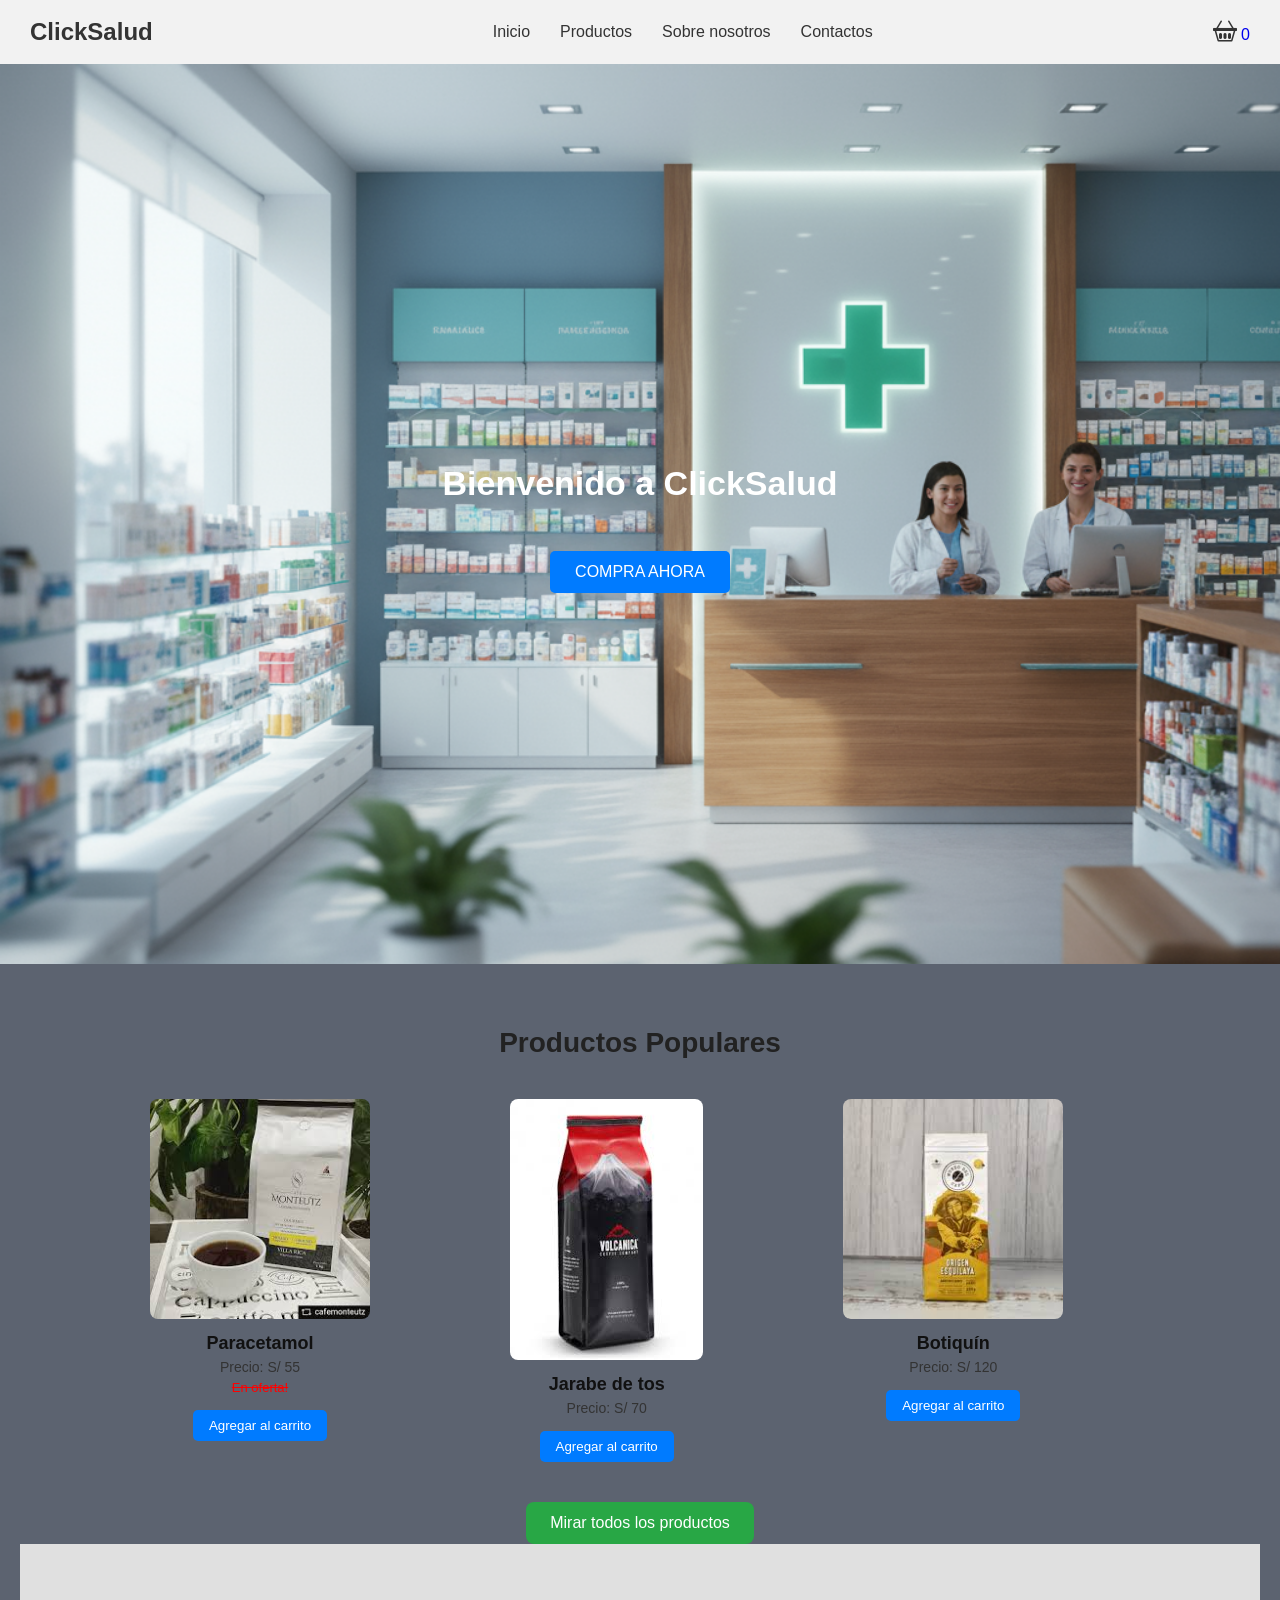
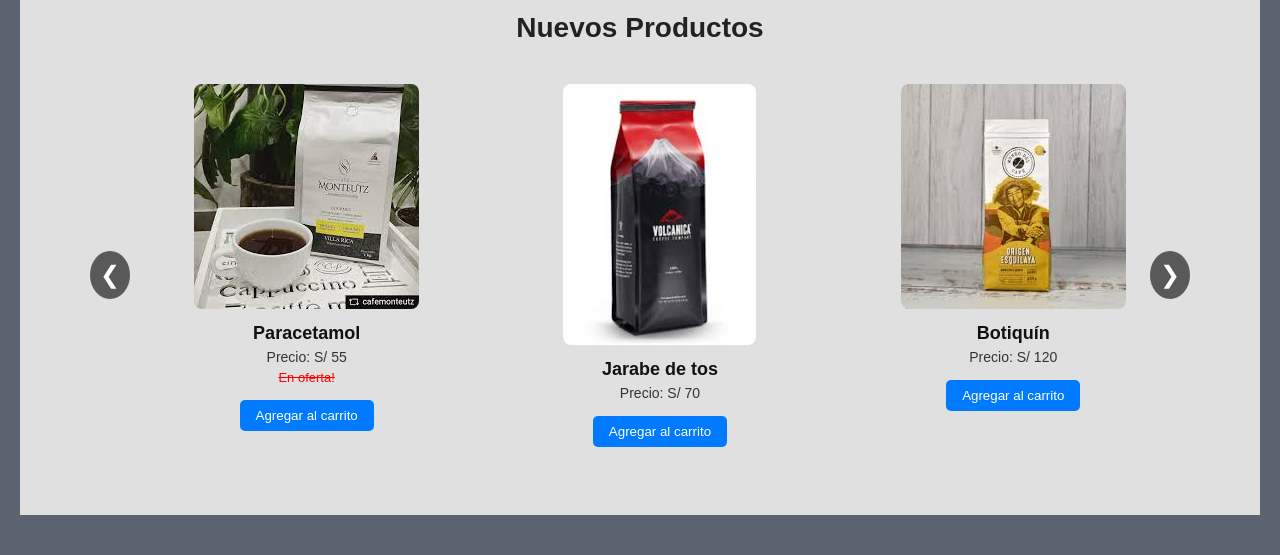
==== Farmacia/index.html @ 2044a0e9 "primer commit" ====
<!DOCTYPE html>
<html lang="es">
<head>
  <meta charset="UTF-8">
  <meta name="viewport" content="width=device-width, initial-scale=1.0">
  <title>Farmacia</title>
  <link rel="icon" type="images/imagen2" href="images/imagen2.png">
  <link rel="stylesheet" href="https://cdn.jsdelivr.net/npm/bootstrap-icons@1.13.1/font/bootstrap-icons.min.css">
  <link rel="stylesheet" href="style.css">
  
</head>
<body>

  <!-- HEADER -->
  <header>
    <a href="index.html"><h1 class="logo">ClickSalud</h1></a>
    <nav class="button_categoria">
       <ul><a href="index.html"><button class="button_1">Inicio</button></a></ul>
       <ul><a href="productos.html"><button class="button_2">Productos</button></a></ul>
       <ul><button class="button_3">Sobre nosotros</button></ul>
       <ul><button class="button_4">Contactos</button></ul>
    
    </nav>

    <nav>
  <a href="carrito.html" class="carrito-link">
    <i class="bi bi-basket2"></i>
    <span id="cart-count">0</span>
  </a>
</nav>
  </header>

  <!-- BACKGROUND -->
  <section id="background">
    <h1 class="texto_inicio">Bienvenido a ClickSalud</h1>
    <button class="botton_shop">COMPRA AHORA</button>
  </section>

  <!-- PRODUCTOS POPULARES -->
 <section id="productos_populares">
  <h1>Productos Populares</h1>
  <div id="lista_productos"></div>
  <div class="ver-todos">
    <button id="btn_ver_todos">Mirar todos los productos</button>
  </div>
  
   <section id="nuevos_productos">
  <h1>Nuevos Productos</h1>
  <div class="carrusel">
    <button class="flecha izquierda">&#10094;</button>
    <div id="lista_nuevos" class="contenedor-carrusel"></div>
    <button class="flecha derecha">&#10095;</button>
  </div>
</section>

  <script src="main.js"></script>

 

</body>
</html>
---- Farmacia/style.css ----
/* Reset general */
body, html {
  margin: 0;
  padding: 0;
  font-family: Arial, sans-serif;
}

/* HEADER */
header {
  display: flex;
  justify-content: space-between;
  align-items: center;
  padding: 15px 30px;
  background-color: #f2f2f2;
  width: 100%;
  box-sizing: border-box;
}

a {
  text-decoration: none;
}
.logo {
  font-size: 24px;
  font-weight: bold;
  margin: 0;
  color: #333;
}

.button_categoria {
  display: flex;
  gap: 20px;
}

.button_categoria ul {
  list-style: none;
  margin: 0;
  padding: 0;
}

.button_categoria button {
  background: none;
  border: none;
  color: #333;
  font-size: 16px;
  cursor: pointer;
  position: relative;
  padding: 8px 5px;
  transition: color 0.3s ease;
}

.button_categoria button::after {
  content: "";
  position: absolute;
  left: 0;
  bottom: 0;
  width: 0%;
  height: 2px;
  background-color: #007bff;
  transition: width 0.3s ease;
}

.button_categoria button:hover {
  color: #007bff;
}
.button_categoria button:hover::after {
  width: 100%;
}

header nav i {
  font-size: 24px;
  cursor: pointer;
  color: #333;
  transition: color 0.3s ease;
}
header nav i:hover {
  color: #007bff;
}

/* BACKGROUND */
#background {
  background-image: url("images/añe3.png");
  background-size: cover;
  background-position: center;
  height: 100vh;
  display: flex;
  flex-direction: column;
  align-items: center;
  justify-content: center;
  text-align: center;
}
.texto_inicio {
  font-size: 34px;
  font-weight: bold;
  color: white;
}
.botton_shop {
  margin-top: 20px;
  padding: 12px 25px;
  font-size: 16px;
  border: none;
  border-radius: 5px;
  background-color: #007bff;
  color: white;
  cursor: pointer;
  transition: background 0.3s ease;
}
.botton_shop:hover {
  background-color: #0056b3;
}

/* PRODUCTOS POPULARES */
#productos_populares {
  padding: 40px 20px;
  background: #5C6370;   /* gris en toda la sección */
  text-align: center;
  color: #333;
}

#productos_populares h1 {
  margin-bottom: 30px;
  font-size: 28px;
  color: #222;
}

#lista_productos {
  display: grid;
  grid-template-columns: repeat(3, 1fr); /* 3 productos por fila */
  gap: 40px;
  justify-content: center;
  max-width: 1000px;
  margin: 0 auto;
}

.producto {
  background: none;   /* sin fondo */
  border: none;       /* sin borde */
  box-shadow: none;   /* sin sombra */
  padding: 10px;
  text-align: center;
  width: 220px;
}

.producto img {
  max-width: 100%;
  border-radius: 8px;
}

.producto h2 {
  margin: 10px 0 5px;
  font-size: 18px;
  color: #111;
}

.producto p {
  margin: 5px 0;
  font-size: 14px;
  color: #333;
}

.producto .oferta {
  text-decoration: line-through;
  color: red;
  font-size: 13px;
}

.producto button {
  margin-top: 10px;
  padding: 8px 16px;
  border: none;
  border-radius: 5px;
  background-color: #007bff;
  color: white;
  cursor: pointer;
  transition: background 0.3s ease;
}

.producto button:hover {
  background-color: #0056b3;
}

.ver-todos {
  margin-top: 30px;
  text-align: center;
}

.ver-todos button {
  padding: 12px 24px;
  font-size: 16px;
  border: none;
  border-radius: 8px;
  background-color: #28a745; /* verde */
  color: white;
  cursor: pointer;
  transition: background 0.3s ease, transform 0.2s;
}

.ver-todos button:hover {
  background-color: #218838;
  transform: scale(1.05);
}

#nuevos_productos {
  padding: 40px 20px;
  background: #e0e0e0; /* gris claro */
  text-align: center;
  color: #333;
}

.carrusel {
  position: relative;
  display: flex;
  align-items: center;
  max-width: 1000px;
  margin: 0 auto;
}

.contenedor-carrusel {
  display: flex;
  overflow: hidden;   /* oculta lo que se sale */
  gap: 20px;
  width: 100%;
}

.contenedor-carrusel .producto {
  flex: 0 0 calc(33.33% - 20px); /* 3 productos visibles */
  text-align: center;
}

.contenedor-carrusel .producto img {
  max-width: 100%;
  border-radius: 8px;
}

/* Estilo de las flechas */
.flecha {
  background: rgba(0, 0, 0, 0.6);
  color: white;
  border: none;
  font-size: 24px;
  cursor: pointer;
  padding: 10px;
  border-radius: 50%;
  transition: background 0.3s;
}

.flecha:hover {
  background: rgba(0, 0, 0, 0.9);
}

.flecha.izquierda {
  position: absolute;
  left: -50px;
}

.flecha.derecha {
  position: absolute;
  right: -50px;
}
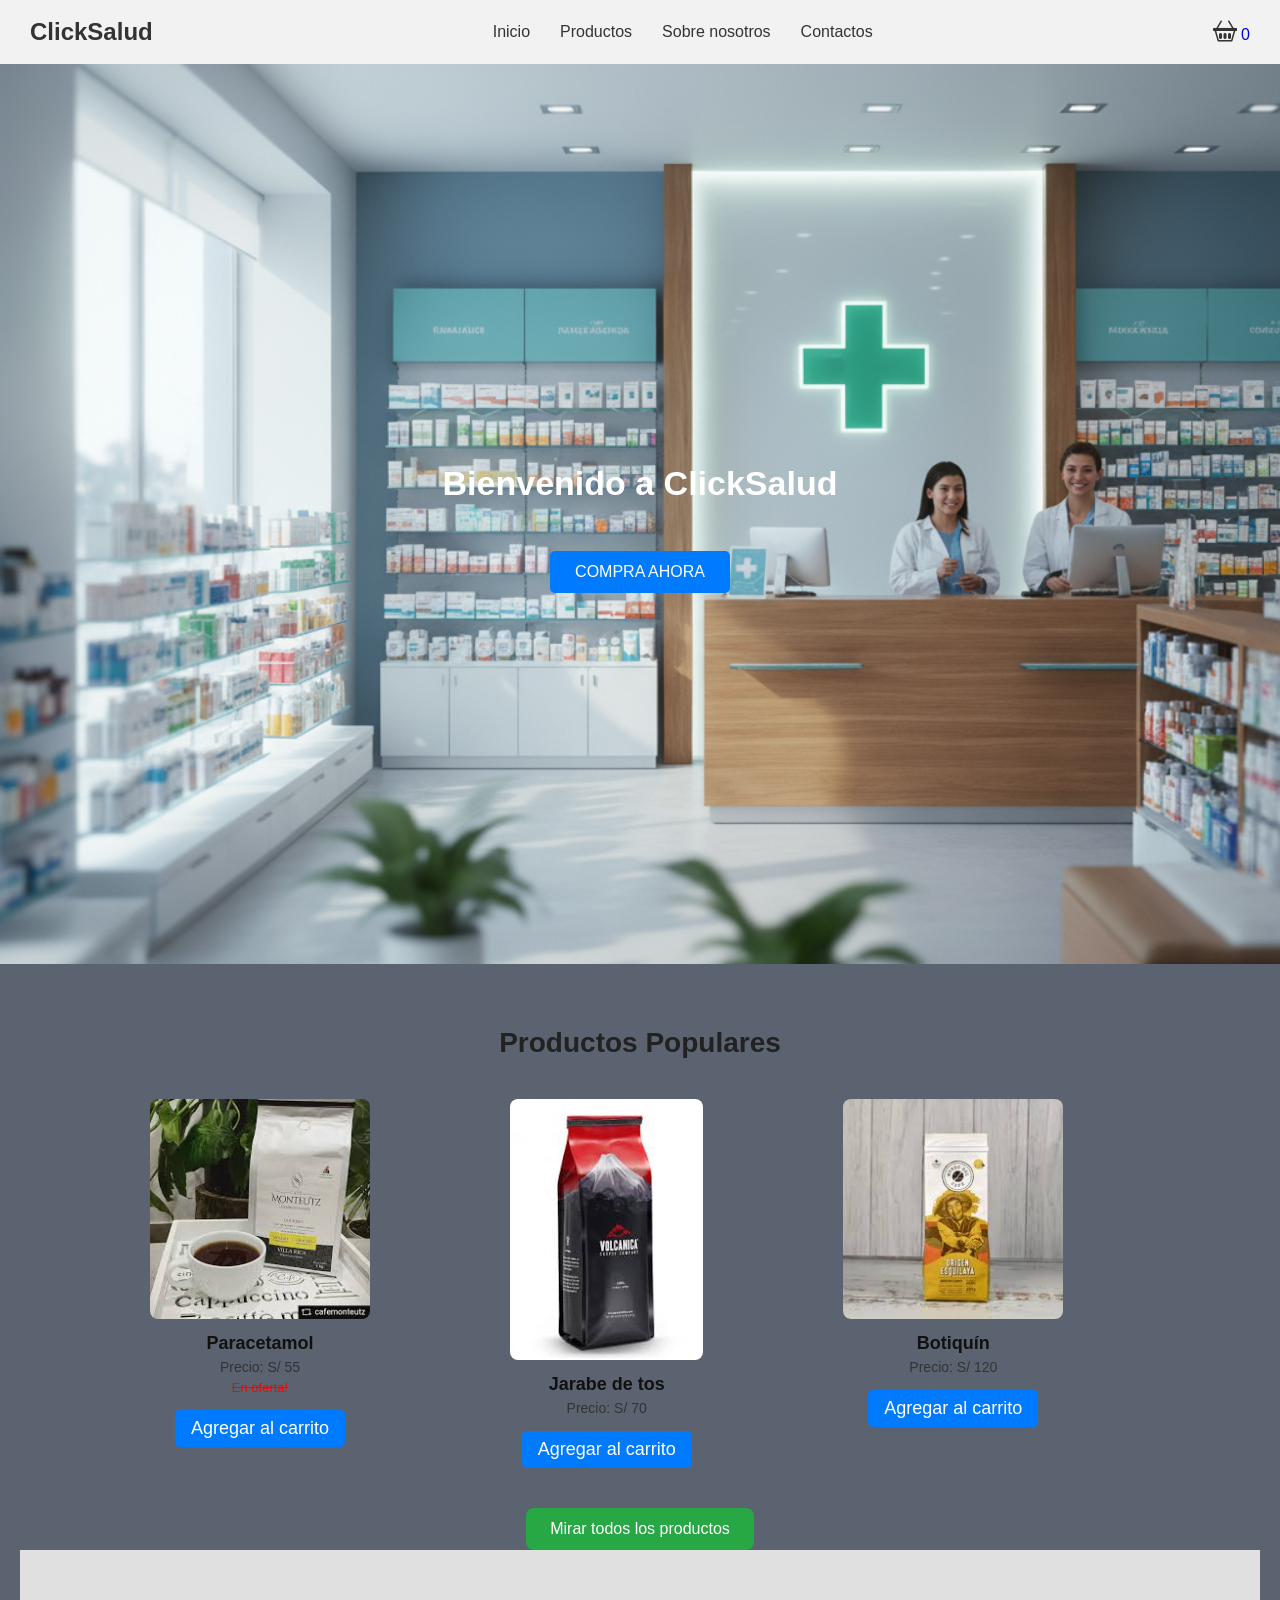
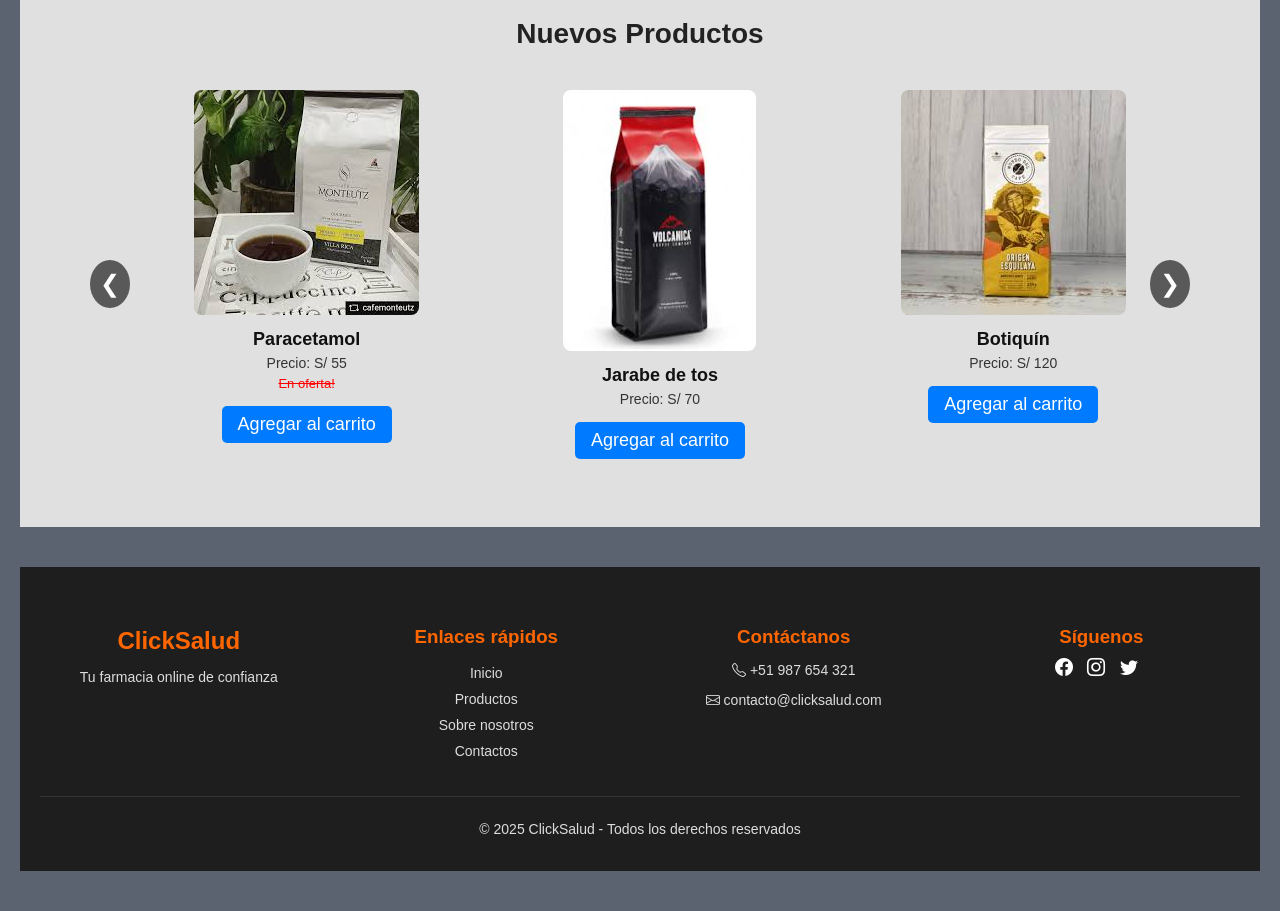
==== commit 887f2de2: "nuevo" ====
--- a/Farmacia/index.html
+++ b/Farmacia/index.html
@@ -55,6 +55,43 @@
 
   <script src="main.js"></script>
 
+
+    <!-- FOOTER -->
+  <footer class="footer">
+    <div class="footer-contenedor">
+      <div class="footer-logo">
+        <h2>ClickSalud</h2>
+        <p>Tu farmacia online de confianza</p>
+      </div>
+
+      <div class="footer-links">
+        <h3>Enlaces rápidos</h3>
+        <ul>
+          <li><a href="index.html">Inicio</a></li>
+          <li><a href="productos.html">Productos</a></li>
+          <li><a href="#">Sobre nosotros</a></li>
+          <li><a href="#">Contactos</a></li>
+        </ul>
+      </div>
+
+      <div class="footer-contacto">
+        <h3>Contáctanos</h3>
+        <p><i class="bi bi-telephone"></i> +51 987 654 321</p>
+        <p><i class="bi bi-envelope"></i> contacto@clicksalud.com</p>
+      </div>
+
+      <div class="footer-redes">
+        <h3>Síguenos</h3>
+        <a href="#"><i class="bi bi-facebook"></i></a>
+        <a href="#"><i class="bi bi-instagram"></i></a>
+        <a href="#"><i class="bi bi-twitter"></i></a>
+      </div>
+    </div>
+
+    <div class="footer-copy">
+      <p>&copy; 2025 ClickSalud - Todos los derechos reservados</p>
+    </div>
+  </footer>
  
 
 </body>
--- a/Farmacia/style.css
+++ b/Farmacia/style.css
@@ -259,3 +259,212 @@
 
 
 
+/* Contenedor principal */
+.detalle-contenedor {
+  display: grid;
+  grid-template-columns: 1fr 1fr;
+  gap: 30px;
+  padding: 40px;
+  background: #fff;
+  border-radius: 12px;
+  box-shadow: 0px 6px 15px rgba(0,0,0,0.1);
+  margin: 30px auto;
+  max-width: 1100px;
+}
+
+/* Columna izquierda */
+.detalle-izquierda {
+  display: flex;
+  gap: 20px;
+}
+
+.miniaturas {
+  display: flex;
+  flex-direction: column;
+  gap: 10px;
+}
+
+.miniaturas img {
+  width: 60px;
+  border: 1px solid #ddd;
+  border-radius: 8px;
+  cursor: pointer;
+  transition: 0.2s;
+}
+
+.miniaturas img:hover {
+  border-color: #ff6600;
+}
+
+.imagen-principal img {
+  max-width: 350px;
+  border-radius: 12px;
+}
+
+/* Columna derecha */
+.detalle-derecha {
+  display: flex;
+  flex-direction: column;
+  justify-content: flex-start;
+}
+
+.titulo {
+  font-size: 28px;
+  margin-bottom: 15px;
+}
+
+.precio {
+  font-size: 22px;
+  color: #ff6600;
+  margin-bottom: 10px;
+}
+
+.stock span {
+  color: green;
+  font-weight: bold;
+}
+
+.caracteristicas {
+  list-style: none;
+  padding: 0;
+  margin: 20px 0;
+}
+
+.caracteristicas li {
+  margin: 5px 0;
+  font-size: 16px;
+}
+
+.btn-carrito {
+  background: #ff6600;
+  color: #fff;
+  padding: 12px;
+  border: none;
+  border-radius: 8px;
+  font-size: 18px;
+  cursor: pointer;
+  transition: 0.2s;
+  width: fit-content;
+}
+
+.btn-carrito:hover {
+  background: #e65c00;
+}
+
+/* Productos relacionados */
+#relacionados {
+  max-width: 1100px;
+  margin: 40px auto;
+}
+
+#relacionados h2 {
+  margin-bottom: 20px;
+}
+
+.productos-relacionados {
+  display: grid;
+  grid-template-columns: repeat(auto-fill, minmax(220px, 1fr));
+  gap: 20px;
+}
+
+.card-relacionado {
+  background: #fff;
+  border: 1px solid #eee;
+  border-radius: 12px;
+  padding: 15px;
+  text-align: center;
+  transition: 0.2s;
+  box-shadow: 0px 4px 12px rgba(0,0,0,0.05);
+}
+
+.card-relacionado:hover {
+  transform: translateY(-3px);
+}
+
+.card-relacionado img {
+  max-width: 120px;
+  margin-bottom: 10px;
+}
+
+.card-relacionado button {
+  background: #ff6600;
+  color: white;
+  padding: 8px 12px;
+  border: none;
+  border-radius: 6px;
+  cursor: pointer;
+  margin-top: 10px;
+}
+
+.card-relacionado button:hover {
+  background: #e65c00;
+}
+
+/* Descripción */
+#descripcion-larga {
+  max-width: 1100px;
+  margin: 40px auto;
+  background: #fff;
+  padding: 20px;
+  border-radius: 12px;
+  box-shadow: 0px 4px 12px rgba(0,0,0,0.05);
+}
+
+.footer {
+  background: #1e1e1e;
+  color: #fff;
+  padding: 40px 20px 20px;
+  margin-top: 40px;
+}
+
+.footer-contenedor {
+  display: grid;
+  grid-template-columns: repeat(auto-fit, minmax(220px, 1fr));
+  gap: 30px;
+  max-width: 1200px;
+  margin: auto;
+}
+
+.footer h2, .footer h3 {
+  color: #ff6600;
+  margin-bottom: 10px;
+}
+
+.footer p, .footer a {
+  color: #ddd;
+  font-size: 14px;
+  text-decoration: none;
+}
+
+.footer a:hover {
+  color: #ff6600;
+}
+
+.footer ul {
+  list-style: none;
+  padding: 0;
+}
+
+.footer li {
+  margin-bottom: 8px;
+}
+
+.footer-redes a {
+  margin-right: 10px;
+  font-size: 18px;
+  color: #fff;
+  transition: color 0.3s;
+}
+
+.footer-redes a:hover {
+  color: #ff6600;
+}
+
+.footer-copy {
+  text-align: center;
+  margin-top: 20px;
+  font-size: 13px;
+  color: #bbb;
+  border-top: 1px solid #333;
+  padding-top: 10px;
+}
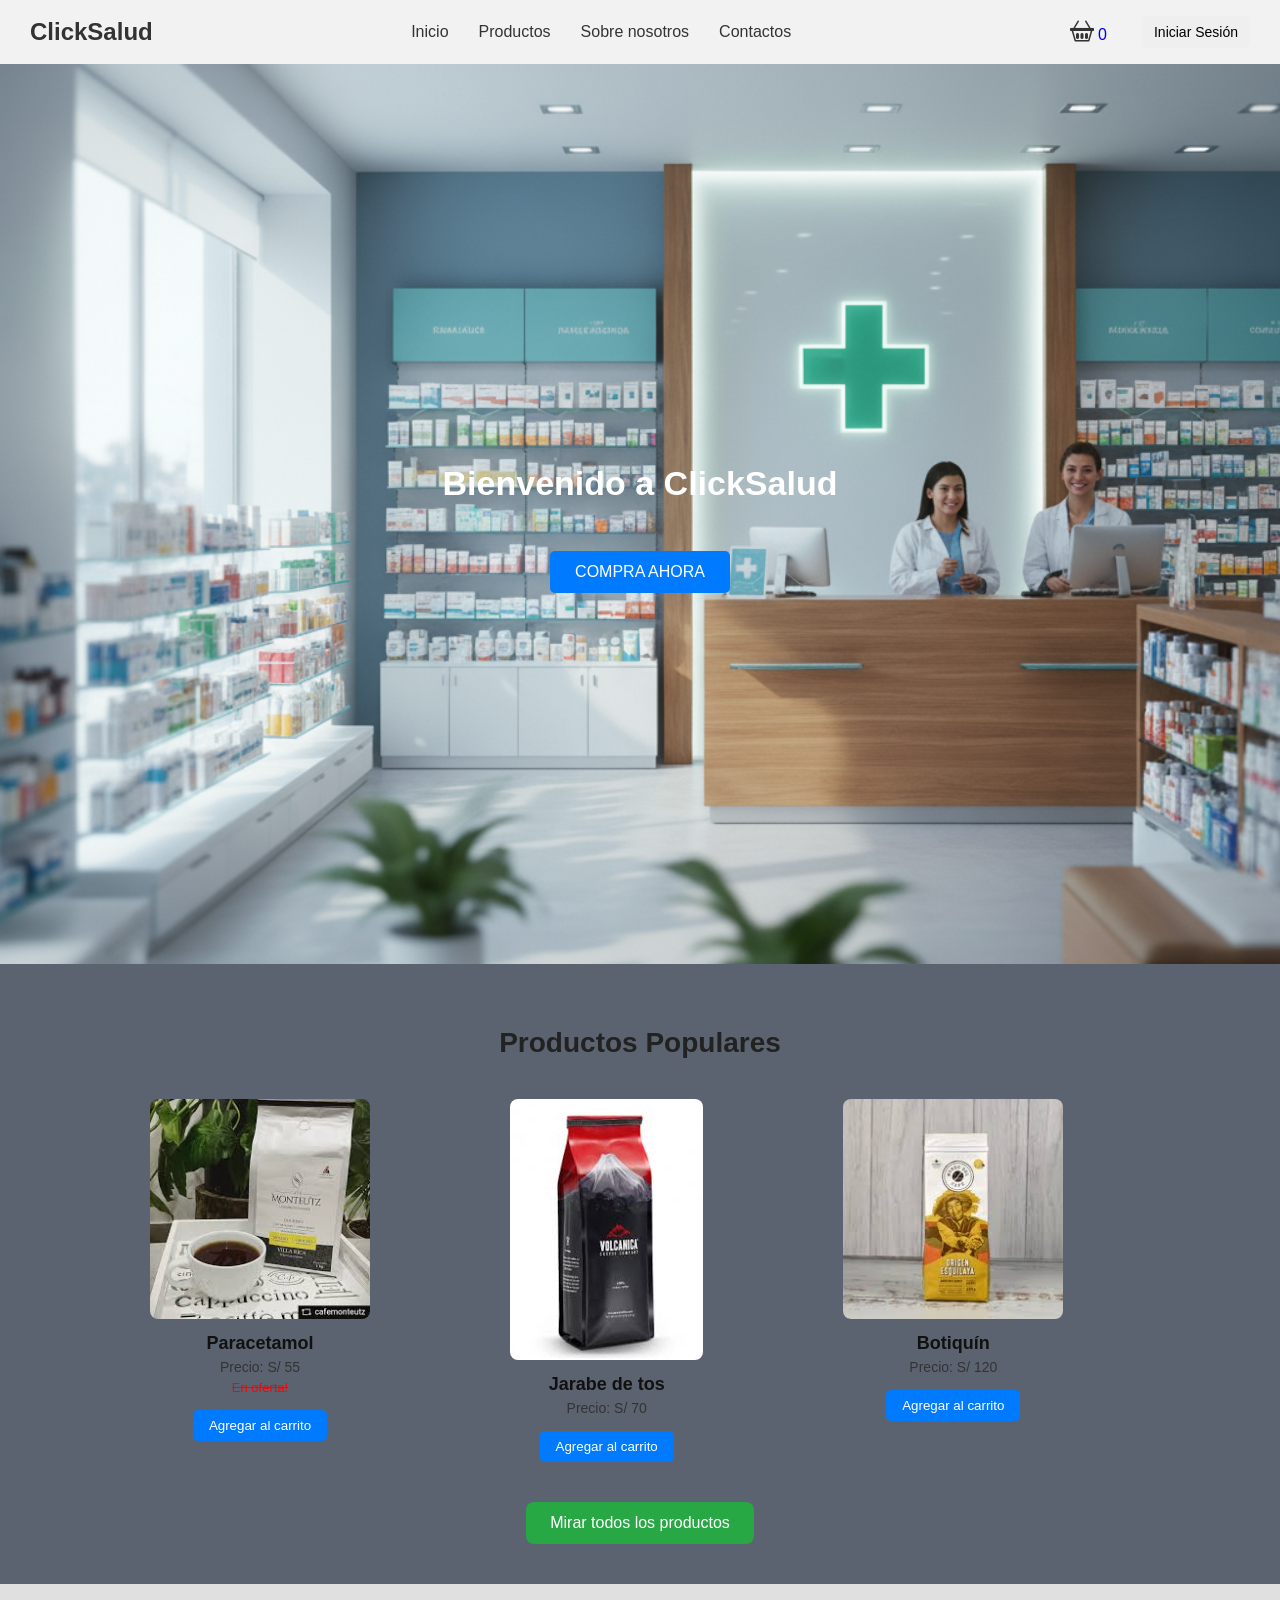
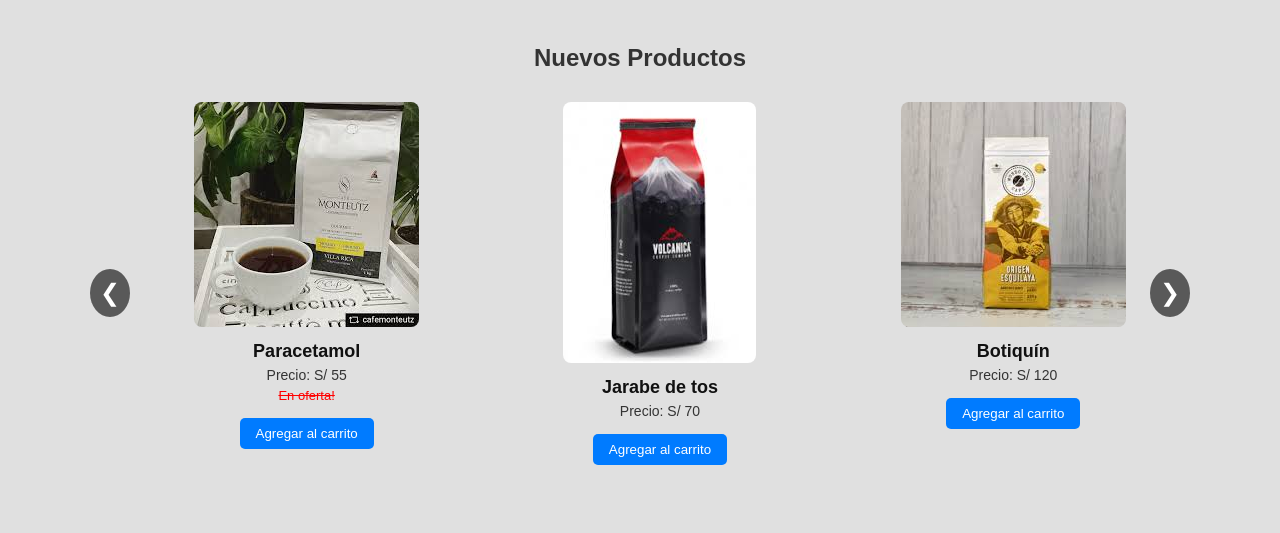
==== commit 19d4bf05: "Agregar login, saludo, botones y CSS alineado" ====
--- a/Farmacia/index.html
+++ b/Farmacia/index.html
@@ -7,27 +7,39 @@
   <link rel="icon" type="images/imagen2" href="images/imagen2.png">
   <link rel="stylesheet" href="https://cdn.jsdelivr.net/npm/bootstrap-icons@1.13.1/font/bootstrap-icons.min.css">
   <link rel="stylesheet" href="style.css">
-  
 </head>
 <body>
 
   <!-- HEADER -->
   <header>
     <a href="index.html"><h1 class="logo">ClickSalud</h1></a>
+
     <nav class="button_categoria">
        <ul><a href="index.html"><button class="button_1">Inicio</button></a></ul>
        <ul><a href="productos.html"><button class="button_2">Productos</button></a></ul>
        <ul><button class="button_3">Sobre nosotros</button></ul>
        <ul><button class="button_4">Contactos</button></ul>
-    
     </nav>
 
-    <nav>
-  <a href="carrito.html" class="carrito-link">
-    <i class="bi bi-basket2"></i>
-    <span id="cart-count">0</span>
-  </a>
-</nav>
+    <!-- NAV con saludo, carrito y cerrar sesión -->
+    <nav class="cart-login-nav">
+      <!-- Saludo al usuario -->
+      <span id="user-greeting"></span>
+
+      <!-- Carrito de compras -->
+      <a href="carrito.html" class="carrito-link">
+        <i class="bi bi-basket2"></i>
+        <span id="cart-count">0</span>
+      </a>
+
+      <!-- Botón iniciar sesión (se oculta si ya hay usuario) -->
+      <a href="login.html" class="login-link" id="login-link">
+        <button class="button_login">Iniciar Sesión</button>
+      </a>
+
+      <!-- Botón cerrar sesión -->
+      <a href="#" id="logout-btn" style="display:none;">Cerrar Sesión</a>
+    </nav>
   </header>
 
   <!-- BACKGROUND -->
@@ -37,62 +49,56 @@
   </section>
 
   <!-- PRODUCTOS POPULARES -->
- <section id="productos_populares">
-  <h1>Productos Populares</h1>
-  <div id="lista_productos"></div>
-  <div class="ver-todos">
-    <button id="btn_ver_todos">Mirar todos los productos</button>
-  </div>
-  
-   <section id="nuevos_productos">
-  <h1>Nuevos Productos</h1>
-  <div class="carrusel">
-    <button class="flecha izquierda">&#10094;</button>
-    <div id="lista_nuevos" class="contenedor-carrusel"></div>
-    <button class="flecha derecha">&#10095;</button>
-  </div>
-</section>
+  <section id="productos_populares">
+    <h1>Productos Populares</h1>
+    <div id="lista_productos"></div>
+    <div class="ver-todos">
+      <button id="btn_ver_todos">Mirar todos los productos</button>
+    </div>
+  </section>
 
+  <section id="nuevos_productos">
+    <h1>Nuevos Productos</h1>
+    <div class="carrusel">
+      <button class="flecha izquierda">&#10094;</button>
+      <div id="lista_nuevos" class="contenedor-carrusel"></div>
+      <button class="flecha derecha">&#10095;</button>
+    </div>
+  </section>
+
+  <!-- MAIN JS -->
   <script src="main.js"></script>
 
+  <!-- SCRIPT DE SESIÓN -->
+  <script>
+    // Mostrar usuario al cargar la página
+    function showUser() {
+        const user = localStorage.getItem("usuario"); // nombre guardado en login
+        const greeting = document.getElementById("user-greeting");
+        const logoutBtn = document.getElementById("logout-btn");
+        const loginLink = document.getElementById("login-link");
 
-    <!-- FOOTER -->
-  <footer class="footer">
-    <div class="footer-contenedor">
-      <div class="footer-logo">
-        <h2>ClickSalud</h2>
-        <p>Tu farmacia online de confianza</p>
-      </div>
+        if(user) {
+            greeting.textContent = `Hola, ${user}`;
+            logoutBtn.style.display = "inline-block";
+            loginLink.style.display = "none"; // ocultar botón iniciar sesión
+        } else {
+            greeting.textContent = "";
+            logoutBtn.style.display = "none";
+            loginLink.style.display = "inline-block"; // mostrar iniciar sesión
+        }
+    }
 
-      <div class="footer-links">
-        <h3>Enlaces rápidos</h3>
-        <ul>
-          <li><a href="index.html">Inicio</a></li>
-          <li><a href="productos.html">Productos</a></li>
-          <li><a href="#">Sobre nosotros</a></li>
-          <li><a href="#">Contactos</a></li>
-        </ul>
-      </div>
+    // Cerrar sesión
+    document.getElementById("logout-btn").addEventListener("click", function(e){
+        e.preventDefault();
+        localStorage.removeItem("usuario");
+        showUser();
+    });
 
-      <div class="footer-contacto">
-        <h3>Contáctanos</h3>
-        <p><i class="bi bi-telephone"></i> +51 987 654 321</p>
-        <p><i class="bi bi-envelope"></i> contacto@clicksalud.com</p>
-      </div>
-
-      <div class="footer-redes">
-        <h3>Síguenos</h3>
-        <a href="#"><i class="bi bi-facebook"></i></a>
-        <a href="#"><i class="bi bi-instagram"></i></a>
-        <a href="#"><i class="bi bi-twitter"></i></a>
-      </div>
-    </div>
-
-    <div class="footer-copy">
-      <p>&copy; 2025 ClickSalud - Todos los derechos reservados</p>
-    </div>
-  </footer>
- 
+    // Ejecutar al cargar la página
+    document.addEventListener("DOMContentLoaded", showUser);
+  </script>
 
 </body>
 </html>
--- a/Farmacia/style.css
+++ b/Farmacia/style.css
@@ -256,215 +256,210 @@
   position: absolute;
   right: -50px;
 }
-
-
-
-/* Contenedor principal */
-.detalle-contenedor {
-  display: grid;
-  grid-template-columns: 1fr 1fr;
-  gap: 30px;
-  padding: 40px;
-  background: #fff;
+.cart-login-nav {
+    display: flex;
+    align-items: center;
+}
+
+.cart-login-nav .carrito-link {
+    margin-right: 20px; 
+}
+
+.cart-login-nav .login-link button {
+padding: 8px 12px;        /* mismo tamaño */
+    font-size: 14px;           /* mismo tamaño de texto */
+    border-radius: 5px;        /* mismos bordes redondeados */
+    border: none;
+    cursor: pointer;
+    text-decoration: none;
+    transition: background 0.3s ease, transform 0.2s;
+    margin-left: 15px;         /* mismo margen para separar del carrito */
+}
+
+.cart-login-nav .login-link button:hover {
+    background-color: #31d2f2; /* celeste más claro al pasar mouse */
+    transform: translateY(-1px);
+}
+/* LOGIN MEJORADO CON LOGO */
+.login-section {
+  display: flex;
+  flex-direction: column;
+  align-items: center;
+  justify-content: flex-start;
+  min-height: 100vh;
+  background-image: url("images/añe3.png"); /* mismo fondo de la web */
+  background-size: cover;
+  background-position: center;
+  padding: 50px 20px;
+}
+
+/* Logo ClickSalud arriba del formulario */
+.login-section .logo-login {
+  display: block;
+  margin-bottom: 25px;
+  width: 160px; /* ajusta tamaño según tu logo */
+  cursor: pointer;
+}
+
+/* Título principal */
+.login-section h1 {
+  margin-bottom: 25px;
+  color: #fff;
+  font-size: 32px;
+  text-shadow: 1px 1px 5px rgba(0,0,0,0.5);
+  text-align: center;
+}
+
+/* Subtítulos de secciones */
+.login-section h2 {
+  margin-top: 25px;
+  margin-bottom: 15px;
+  color: #007bff;
+  font-size: 24px;
+  border-bottom: 2px solid #007bff;
+  padding-bottom: 5px;
+}
+
+/* Contenedor del formulario */
+.login-form {
+  display: flex;
+  flex-direction: column;
+  gap: 15px;
+  width: 450px;
+  background: rgba(255,255,255,0.95); /* semi-transparente */
+  padding: 30px;
   border-radius: 12px;
-  box-shadow: 0px 6px 15px rgba(0,0,0,0.1);
-  margin: 30px auto;
-  max-width: 1100px;
-}
-
-/* Columna izquierda */
-.detalle-izquierda {
-  display: flex;
-  gap: 20px;
-}
-
-.miniaturas {
-  display: flex;
-  flex-direction: column;
-  gap: 10px;
-}
-
-.miniaturas img {
-  width: 60px;
-  border: 1px solid #ddd;
+  box-shadow: 0 10px 25px rgba(0,0,0,0.25);
+  font-family: Arial, sans-serif;
+  transition: transform 0.3s ease;
+}
+
+.login-form:hover {
+  transform: translateY(-3px);
+}
+
+/* Inputs, selects y textarea */
+.login-form input,
+.login-form select,
+.login-form textarea {
+  padding: 12px;
+  font-size: 15px;
   border-radius: 8px;
-  cursor: pointer;
-  transition: 0.2s;
-}
-
-.miniaturas img:hover {
-  border-color: #ff6600;
-}
-
-.imagen-principal img {
-  max-width: 350px;
-  border-radius: 12px;
-}
-
-/* Columna derecha */
-.detalle-derecha {
-  display: flex;
-  flex-direction: column;
-  justify-content: flex-start;
-}
-
-.titulo {
-  font-size: 28px;
-  margin-bottom: 15px;
-}
-
-.precio {
-  font-size: 22px;
-  color: #ff6600;
-  margin-bottom: 10px;
-}
-
-.stock span {
-  color: green;
+  border: 1px solid #ccc;
+  width: 100%;
+  box-sizing: border-box;
+  transition: border 0.3s ease, box-shadow 0.3s ease;
+}
+
+.login-form input:focus,
+.login-form select:focus,
+.login-form textarea:focus {
+  border-color: #007bff;
+  box-shadow: 0 0 8px rgba(0,123,255,0.3);
+  outline: none;
+}
+
+/* Textarea */
+.login-form textarea {
+  resize: vertical;
+  min-height: 60px;
+}
+
+/* Checkboxes */
+.login-form label input[type="checkbox"] {
+  margin-right: 10px;
+}
+
+/* Botón azul principal */
+.login-form button {
+  margin-top: 20px;
+  padding: 15px 30px;
+  font-size: 16px;
+  border: none;
+  border-radius: 8px;
+  background-color: #007bff;
+  color: white;
+  cursor: pointer;
+  transition: background 0.3s ease, transform 0.2s;
+}
+
+.login-form button:hover {
+  background-color: #0056b3;
+  transform: translateY(-2px);
+}
+
+/* Enlace de términos y contraseña olvidada */
+.login-form a {
+  color: #007bff;
+  text-decoration: none;
+  font-size: 14px;
+}
+
+.login-form a:hover {
+  text-decoration: underline;
+}
+
+/* Responsive para móviles */
+@media (max-width: 768px) {
+  .login-form {
+    width: 90%;
+    padding: 25px;
+  }
+
+  .login-section h1 {
+    font-size: 28px;
+  }
+
+  .login-section h2 {
+    font-size: 20px;
+  }
+
+  .login-section .logo-login {
+    width: 140px;
+  }
+}
+
+@media (max-width: 500px) {
+  .login-form {
+    width: 100%;
+    padding: 20px;
+  }
+
+  .login-section h1 {
+    font-size: 24px;
+  }
+
+  .login-section h2 {
+    font-size: 18px;
+  }
+
+  .login-section .logo-login {
+    width: 120px;
+  }
+}
+/* Estilo para el saludo y cerrar sesión */
+#user-greeting {
+  margin-right: 20px; /* separa del carrito */
   font-weight: bold;
-}
-
-.caracteristicas {
-  list-style: none;
-  padding: 0;
-  margin: 20px 0;
-}
-
-.caracteristicas li {
-  margin: 5px 0;
-  font-size: 16px;
-}
-
-.btn-carrito {
-  background: #ff6600;
-  color: #fff;
-  padding: 12px;
-  border: none;
-  border-radius: 8px;
-  font-size: 18px;
-  cursor: pointer;
-  transition: 0.2s;
-  width: fit-content;
-}
-
-.btn-carrito:hover {
-  background: #e65c00;
-}
-
-/* Productos relacionados */
-#relacionados {
-  max-width: 1100px;
-  margin: 40px auto;
-}
-
-#relacionados h2 {
-  margin-bottom: 20px;
-}
-
-.productos-relacionados {
-  display: grid;
-  grid-template-columns: repeat(auto-fill, minmax(220px, 1fr));
-  gap: 20px;
-}
-
-.card-relacionado {
-  background: #fff;
-  border: 1px solid #eee;
-  border-radius: 12px;
-  padding: 15px;
-  text-align: center;
-  transition: 0.2s;
-  box-shadow: 0px 4px 12px rgba(0,0,0,0.05);
-}
-
-.card-relacionado:hover {
-  transform: translateY(-3px);
-}
-
-.card-relacionado img {
-  max-width: 120px;
-  margin-bottom: 10px;
-}
-
-.card-relacionado button {
-  background: #ff6600;
-  color: white;
-  padding: 8px 12px;
-  border: none;
-  border-radius: 6px;
-  cursor: pointer;
-  margin-top: 10px;
-}
-
-.card-relacionado button:hover {
-  background: #e65c00;
-}
-
-/* Descripción */
-#descripcion-larga {
-  max-width: 1100px;
-  margin: 40px auto;
-  background: #fff;
-  padding: 20px;
-  border-radius: 12px;
-  box-shadow: 0px 4px 12px rgba(0,0,0,0.05);
-}
-
-.footer {
-  background: #1e1e1e;
-  color: #fff;
-  padding: 40px 20px 20px;
-  margin-top: 40px;
-}
-
-.footer-contenedor {
-  display: grid;
-  grid-template-columns: repeat(auto-fit, minmax(220px, 1fr));
-  gap: 30px;
-  max-width: 1200px;
-  margin: auto;
-}
-
-.footer h2, .footer h3 {
-  color: #ff6600;
-  margin-bottom: 10px;
-}
-
-.footer p, .footer a {
-  color: #ddd;
-  font-size: 14px;
-  text-decoration: none;
-}
-
-.footer a:hover {
-  color: #ff6600;
-}
-
-.footer ul {
-  list-style: none;
-  padding: 0;
-}
-
-.footer li {
-  margin-bottom: 8px;
-}
-
-.footer-redes a {
-  margin-right: 10px;
-  font-size: 18px;
-  color: #fff;
-  transition: color 0.3s;
-}
-
-.footer-redes a:hover {
-  color: #ff6600;
-}
-
-.footer-copy {
-  text-align: center;
-  margin-top: 20px;
-  font-size: 13px;
-  color: #bbb;
-  border-top: 1px solid #333;
-  padding-top: 10px;
-}+  color: #007bff; /* azul consistente con tus botones */
+}
+
+#logout-btn {
+    padding: 8px 12px;        /* mismo tamaño que iniciar sesión */
+    font-size: 14px;           /* mismo tamaño de texto */
+    border-radius: 5px;        /* mismos bordes redondeados */
+    border: none;
+    cursor: pointer;
+    text-decoration: none;
+    transition: background 0.3s ease, transform 0.2s;
+    margin-left: 15px;         /* separación del carrito */
+    background-color: #dc3545; /* rojo */
+    color: white;
+}
+
+#logout-btn:hover {
+    background-color: #b02a37; /* rojo más oscuro al pasar mouse */
+    transform: translateY(-1px);
+}
+
+
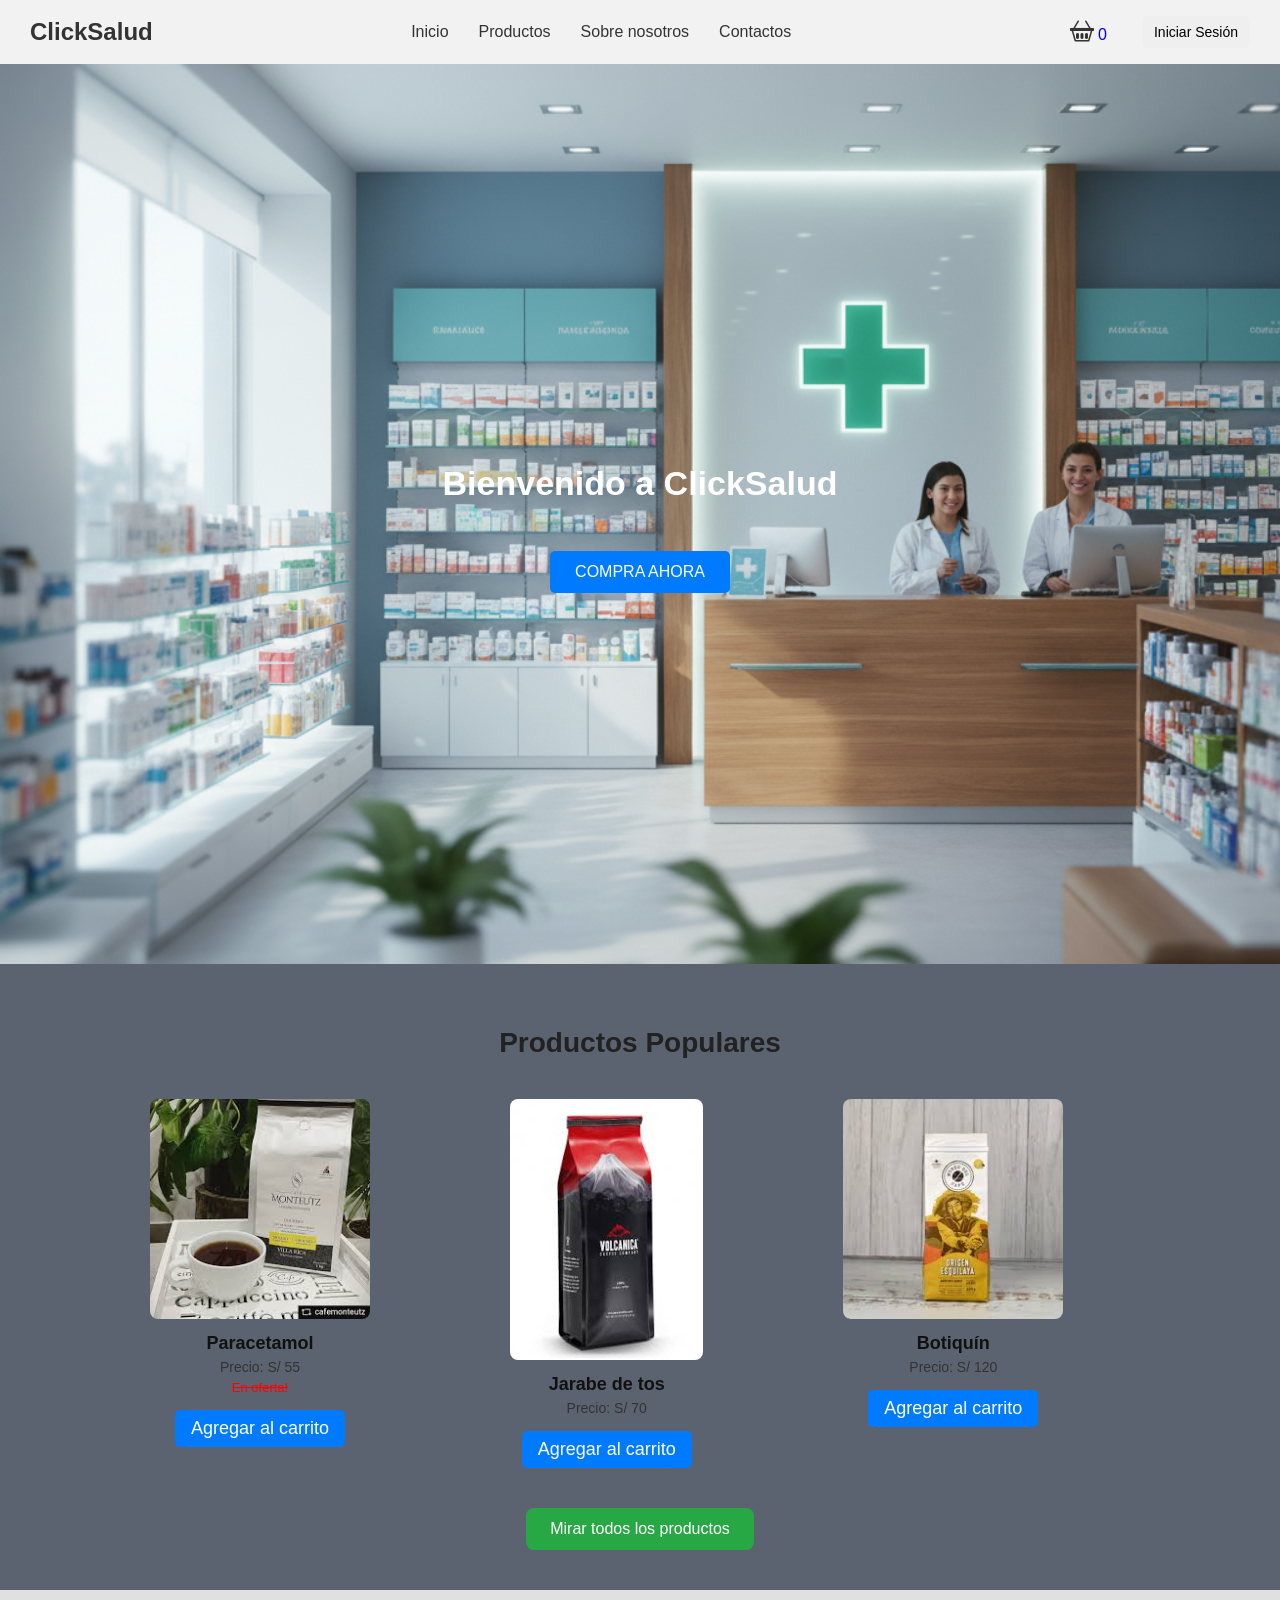
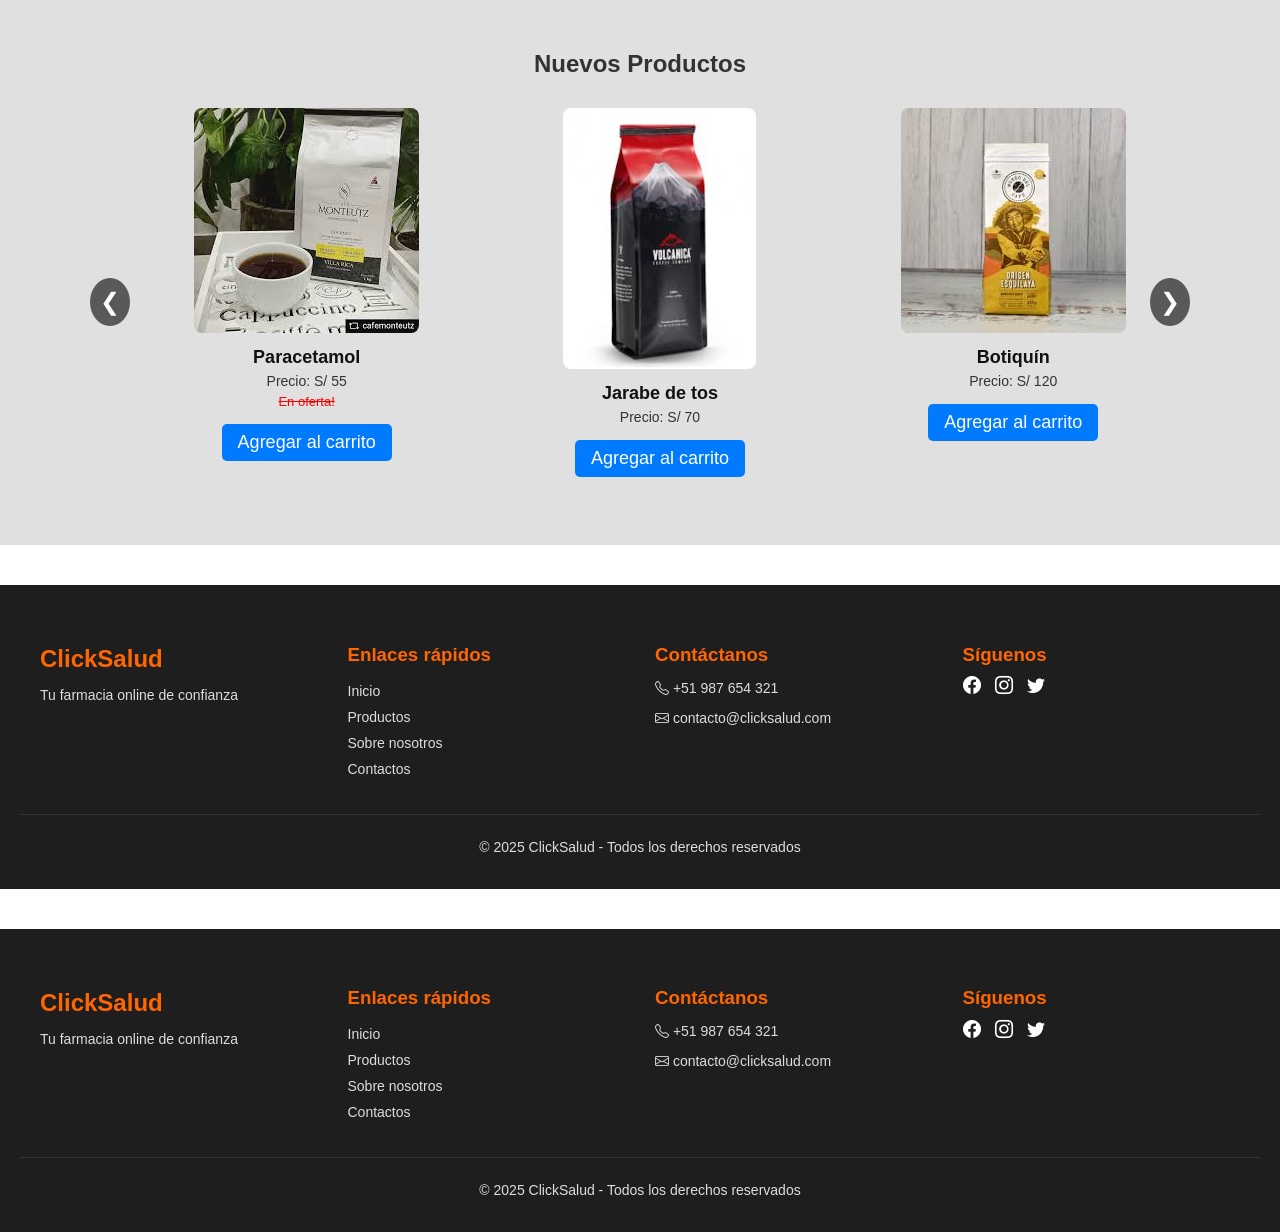
==== commit bd6dcb5e: "Merge branch 'farm-act-adrian' of https://github.com/Oshirotk/ClickSalud into farm" ====
--- a/Farmacia/index.html
+++ b/Farmacia/index.html
@@ -66,6 +66,44 @@
     </div>
   </section>
 
+      <!-- FOOTER -->
+  <footer class="footer">
+    <div class="footer-contenedor">
+      <div class="footer-logo">
+        <h2>ClickSalud</h2>
+        <p>Tu farmacia online de confianza</p>
+      </div>
+
+      <div class="footer-links">
+        <h3>Enlaces rápidos</h3>
+        <ul>
+          <li><a href="index.html">Inicio</a></li>
+          <li><a href="productos.html">Productos</a></li>
+          <li><a href="#">Sobre nosotros</a></li>
+          <li><a href="#">Contactos</a></li>
+        </ul>
+      </div>
+
+      <div class="footer-contacto">
+        <h3>Contáctanos</h3>
+        <p><i class="bi bi-telephone"></i> +51 987 654 321</p>
+        <p><i class="bi bi-envelope"></i> contacto@clicksalud.com</p>
+      </div>
+
+      <div class="footer-redes">
+        <h3>Síguenos</h3>
+        <a href="#"><i class="bi bi-facebook"></i></a>
+        <a href="#"><i class="bi bi-instagram"></i></a>
+        <a href="#"><i class="bi bi-twitter"></i></a>
+      </div>
+    </div>
+
+    <div class="footer-copy">
+      <p>&copy; 2025 ClickSalud - Todos los derechos reservados</p>
+    </div>
+  </footer>
+
+
   <!-- MAIN JS -->
   <script src="main.js"></script>
 
@@ -100,5 +138,43 @@
     document.addEventListener("DOMContentLoaded", showUser);
   </script>
 
+    <!-- FOOTER -->
+  <footer class="footer">
+    <div class="footer-contenedor">
+      <div class="footer-logo">
+        <h2>ClickSalud</h2>
+        <p>Tu farmacia online de confianza</p>
+      </div>
+
+      <div class="footer-links">
+        <h3>Enlaces rápidos</h3>
+        <ul>
+          <li><a href="index.html">Inicio</a></li>
+          <li><a href="productos.html">Productos</a></li>
+          <li><a href="#">Sobre nosotros</a></li>
+          <li><a href="#">Contactos</a></li>
+        </ul>
+      </div>
+
+      <div class="footer-contacto">
+        <h3>Contáctanos</h3>
+        <p><i class="bi bi-telephone"></i> +51 987 654 321</p>
+        <p><i class="bi bi-envelope"></i> contacto@clicksalud.com</p>
+      </div>
+
+      <div class="footer-redes">
+        <h3>Síguenos</h3>
+        <a href="#"><i class="bi bi-facebook"></i></a>
+        <a href="#"><i class="bi bi-instagram"></i></a>
+        <a href="#"><i class="bi bi-twitter"></i></a>
+      </div>
+    </div>
+
+    <div class="footer-copy">
+      <p>&copy; 2025 ClickSalud - Todos los derechos reservados</p>
+    </div>
+  </footer>
+ 
+
 </body>
 </html>
--- a/Farmacia/style.css
+++ b/Farmacia/style.css
@@ -463,3 +463,212 @@
 }
 
 
+/* Contenedor principal */
+.detalle-contenedor {
+  display: grid;
+  grid-template-columns: 1fr 1fr;
+  gap: 30px;
+  padding: 40px;
+  background: #fff;
+  border-radius: 12px;
+  box-shadow: 0px 6px 15px rgba(0,0,0,0.1);
+  margin: 30px auto;
+  max-width: 1100px;
+}
+
+/* Columna izquierda */
+.detalle-izquierda {
+  display: flex;
+  gap: 20px;
+}
+
+.miniaturas {
+  display: flex;
+  flex-direction: column;
+  gap: 10px;
+}
+
+.miniaturas img {
+  width: 60px;
+  border: 1px solid #ddd;
+  border-radius: 8px;
+  cursor: pointer;
+  transition: 0.2s;
+}
+
+.miniaturas img:hover {
+  border-color: #ff6600;
+}
+
+.imagen-principal img {
+  max-width: 350px;
+  border-radius: 12px;
+}
+
+/* Columna derecha */
+.detalle-derecha {
+  display: flex;
+  flex-direction: column;
+  justify-content: flex-start;
+}
+
+.titulo {
+  font-size: 28px;
+  margin-bottom: 15px;
+}
+
+.precio {
+  font-size: 22px;
+  color: #ff6600;
+  margin-bottom: 10px;
+}
+
+.stock span {
+  color: green;
+  font-weight: bold;
+}
+
+.caracteristicas {
+  list-style: none;
+  padding: 0;
+  margin: 20px 0;
+}
+
+.caracteristicas li {
+  margin: 5px 0;
+  font-size: 16px;
+}
+
+.btn-carrito {
+  background: #ff6600;
+  color: #fff;
+  padding: 12px;
+  border: none;
+  border-radius: 8px;
+  font-size: 18px;
+  cursor: pointer;
+  transition: 0.2s;
+  width: fit-content;
+}
+
+.btn-carrito:hover {
+  background: #e65c00;
+}
+
+/* Productos relacionados */
+#relacionados {
+  max-width: 1100px;
+  margin: 40px auto;
+}
+
+#relacionados h2 {
+  margin-bottom: 20px;
+}
+
+.productos-relacionados {
+  display: grid;
+  grid-template-columns: repeat(auto-fill, minmax(220px, 1fr));
+  gap: 20px;
+}
+
+.card-relacionado {
+  background: #fff;
+  border: 1px solid #eee;
+  border-radius: 12px;
+  padding: 15px;
+  text-align: center;
+  transition: 0.2s;
+  box-shadow: 0px 4px 12px rgba(0,0,0,0.05);
+}
+
+.card-relacionado:hover {
+  transform: translateY(-3px);
+}
+
+.card-relacionado img {
+  max-width: 120px;
+  margin-bottom: 10px;
+}
+
+.card-relacionado button {
+  background: #ff6600;
+  color: white;
+  padding: 8px 12px;
+  border: none;
+  border-radius: 6px;
+  cursor: pointer;
+  margin-top: 10px;
+}
+
+.card-relacionado button:hover {
+  background: #e65c00;
+}
+
+/* Descripción */
+#descripcion-larga {
+  max-width: 1100px;
+  margin: 40px auto;
+  background: #fff;
+  padding: 20px;
+  border-radius: 12px;
+  box-shadow: 0px 4px 12px rgba(0,0,0,0.05);
+}
+
+.footer {
+  background: #1e1e1e;
+  color: #fff;
+  padding: 40px 20px 20px;
+  margin-top: 40px;
+}
+
+.footer-contenedor {
+  display: grid;
+  grid-template-columns: repeat(auto-fit, minmax(220px, 1fr));
+  gap: 30px;
+  max-width: 1200px;
+  margin: auto;
+}
+
+.footer h2, .footer h3 {
+  color: #ff6600;
+  margin-bottom: 10px;
+}
+
+.footer p, .footer a {
+  color: #ddd;
+  font-size: 14px;
+  text-decoration: none;
+}
+
+.footer a:hover {
+  color: #ff6600;
+}
+
+.footer ul {
+  list-style: none;
+  padding: 0;
+}
+
+.footer li {
+  margin-bottom: 8px;
+}
+
+.footer-redes a {
+  margin-right: 10px;
+  font-size: 18px;
+  color: #fff;
+  transition: color 0.3s;
+}
+
+.footer-redes a:hover {
+  color: #ff6600;
+}
+
+.footer-copy {
+  text-align: center;
+  margin-top: 20px;
+  font-size: 13px;
+  color: #bbb;
+  border-top: 1px solid #333;
+  padding-top: 10px;
+}
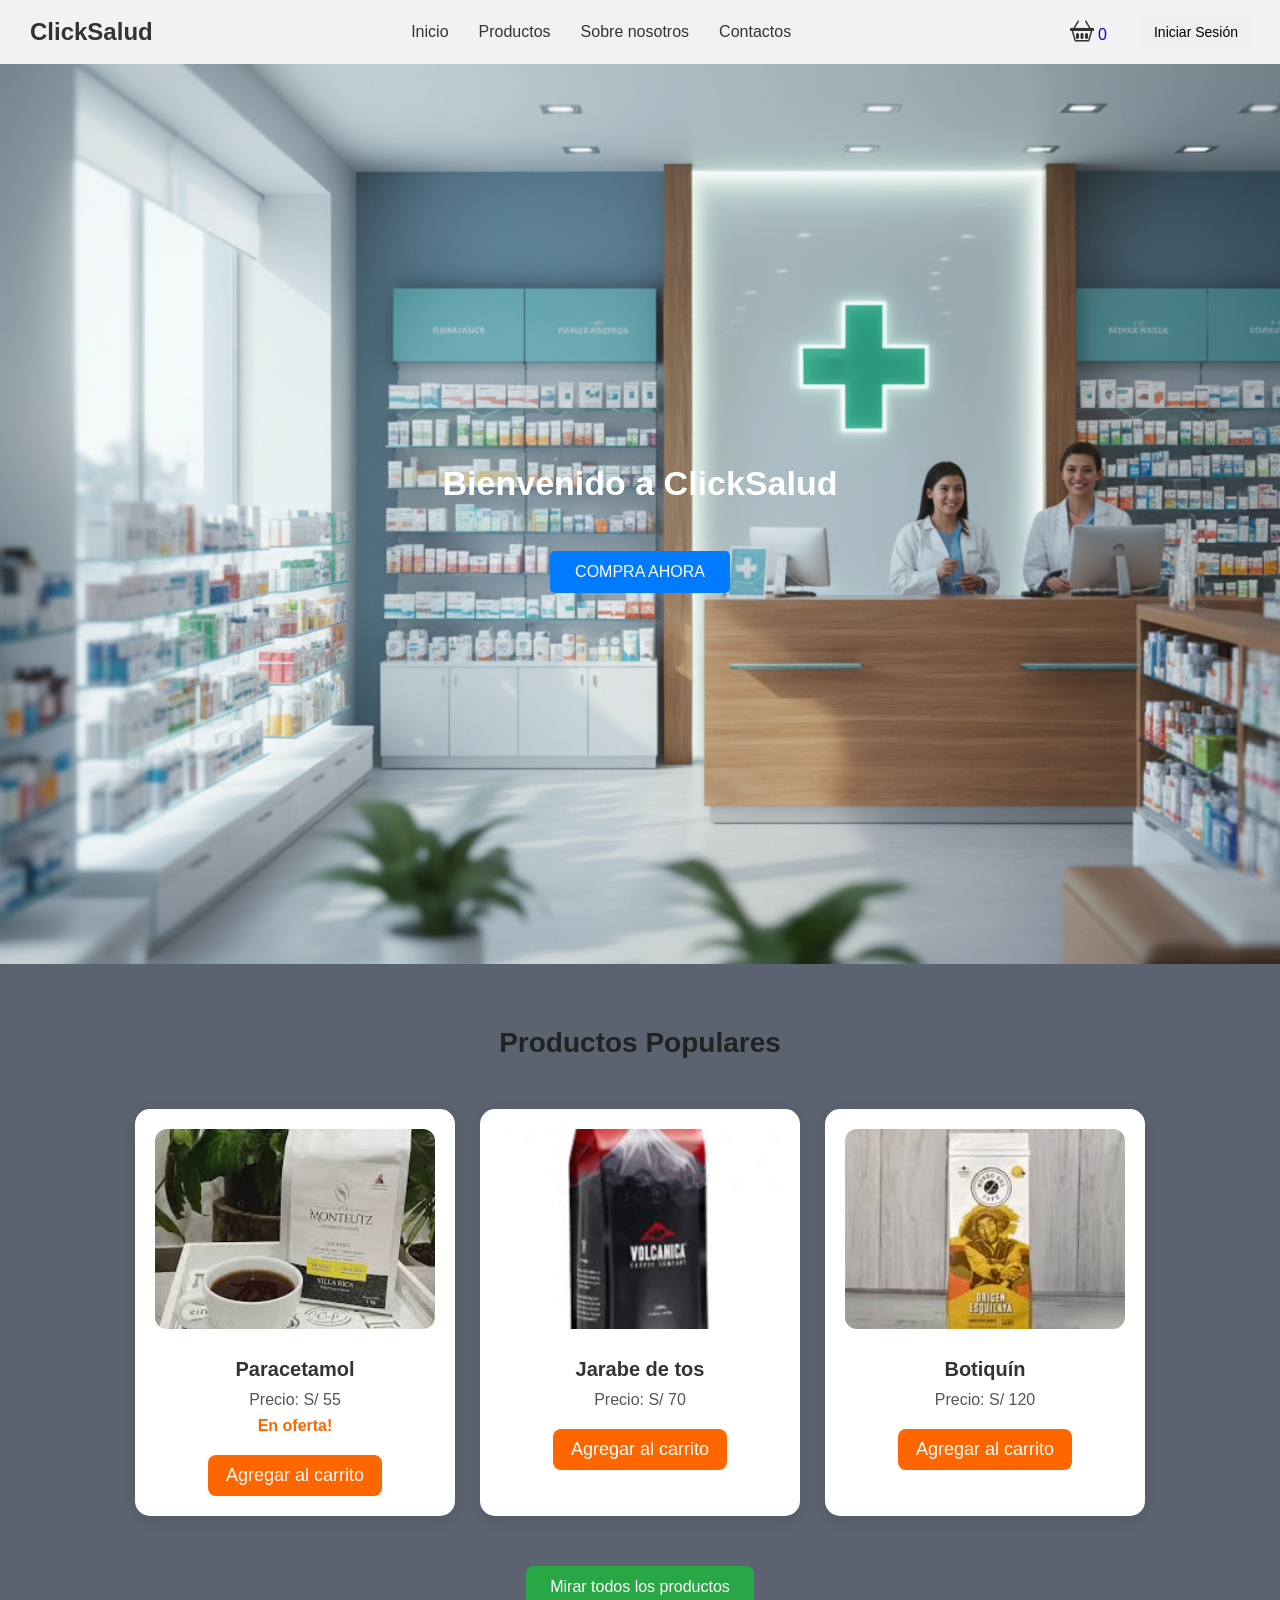
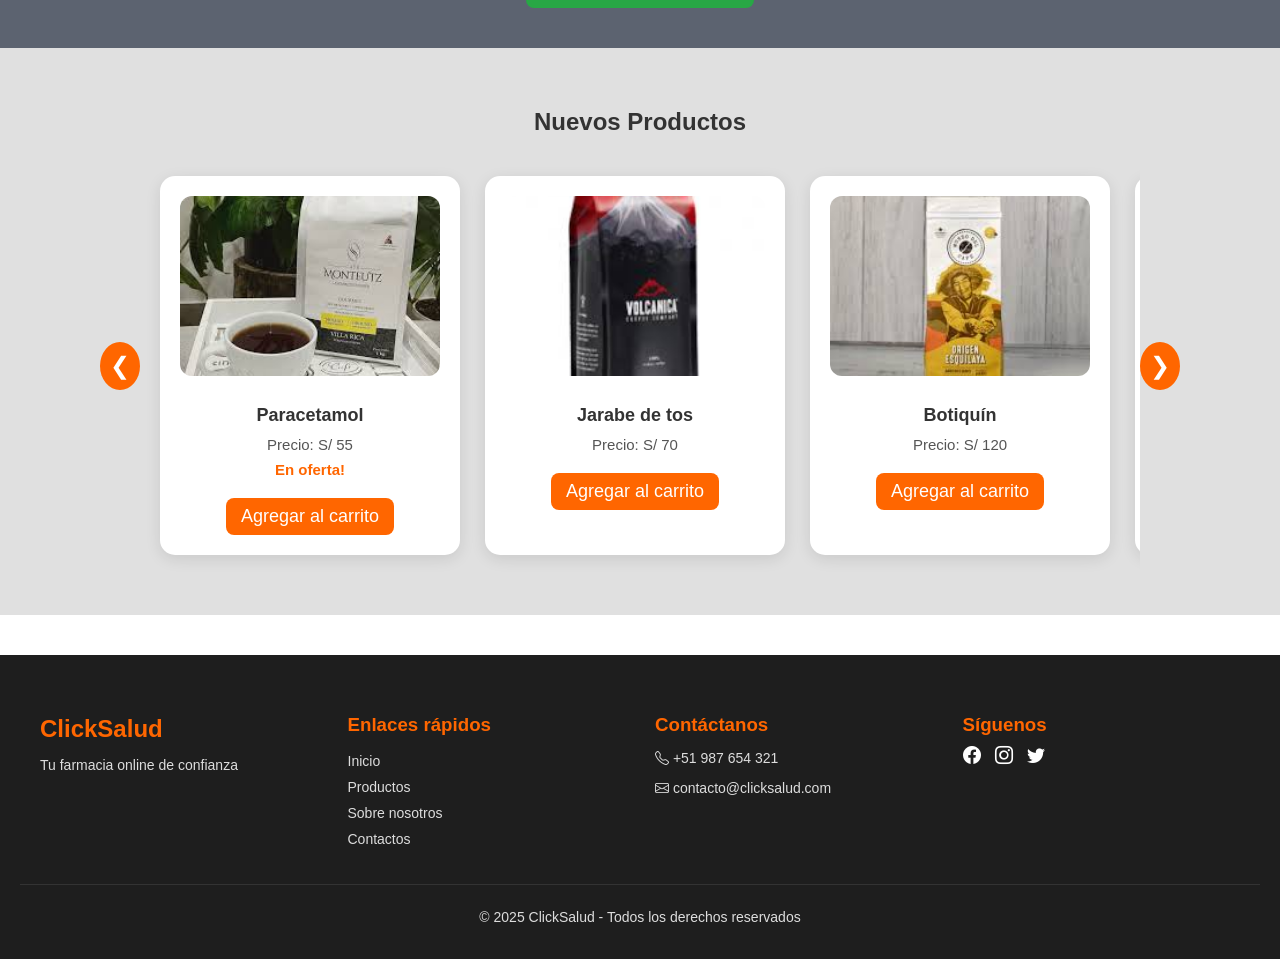
==== commit 104f9fe9: "new" ====
--- a/Farmacia/index.html
+++ b/Farmacia/index.html
@@ -23,21 +23,17 @@
 
     <!-- NAV con saludo, carrito y cerrar sesión -->
     <nav class="cart-login-nav">
-      <!-- Saludo al usuario -->
       <span id="user-greeting"></span>
 
-      <!-- Carrito de compras -->
       <a href="carrito.html" class="carrito-link">
         <i class="bi bi-basket2"></i>
         <span id="cart-count">0</span>
       </a>
 
-      <!-- Botón iniciar sesión (se oculta si ya hay usuario) -->
       <a href="login.html" class="login-link" id="login-link">
         <button class="button_login">Iniciar Sesión</button>
       </a>
 
-      <!-- Botón cerrar sesión -->
       <a href="#" id="logout-btn" style="display:none;">Cerrar Sesión</a>
     </nav>
   </header>
@@ -57,6 +53,7 @@
     </div>
   </section>
 
+  <!-- NUEVOS PRODUCTOS -->
   <section id="nuevos_productos">
     <h1>Nuevos Productos</h1>
     <div class="carrusel">
@@ -66,7 +63,7 @@
     </div>
   </section>
 
-      <!-- FOOTER -->
+  <!-- FOOTER -->
   <footer class="footer">
     <div class="footer-contenedor">
       <div class="footer-logo">
@@ -103,15 +100,13 @@
     </div>
   </footer>
 
-
   <!-- MAIN JS -->
   <script src="main.js"></script>
 
   <!-- SCRIPT DE SESIÓN -->
   <script>
-    // Mostrar usuario al cargar la página
     function showUser() {
-        const user = localStorage.getItem("usuario"); // nombre guardado en login
+        const user = localStorage.getItem("usuario");
         const greeting = document.getElementById("user-greeting");
         const logoutBtn = document.getElementById("logout-btn");
         const loginLink = document.getElementById("login-link");
@@ -119,62 +114,22 @@
         if(user) {
             greeting.textContent = `Hola, ${user}`;
             logoutBtn.style.display = "inline-block";
-            loginLink.style.display = "none"; // ocultar botón iniciar sesión
+            loginLink.style.display = "none";
         } else {
             greeting.textContent = "";
             logoutBtn.style.display = "none";
-            loginLink.style.display = "inline-block"; // mostrar iniciar sesión
+            loginLink.style.display = "inline-block";
         }
     }
 
-    // Cerrar sesión
     document.getElementById("logout-btn").addEventListener("click", function(e){
         e.preventDefault();
         localStorage.removeItem("usuario");
         showUser();
     });
 
-    // Ejecutar al cargar la página
     document.addEventListener("DOMContentLoaded", showUser);
   </script>
 
-    <!-- FOOTER -->
-  <footer class="footer">
-    <div class="footer-contenedor">
-      <div class="footer-logo">
-        <h2>ClickSalud</h2>
-        <p>Tu farmacia online de confianza</p>
-      </div>
-
-      <div class="footer-links">
-        <h3>Enlaces rápidos</h3>
-        <ul>
-          <li><a href="index.html">Inicio</a></li>
-          <li><a href="productos.html">Productos</a></li>
-          <li><a href="#">Sobre nosotros</a></li>
-          <li><a href="#">Contactos</a></li>
-        </ul>
-      </div>
-
-      <div class="footer-contacto">
-        <h3>Contáctanos</h3>
-        <p><i class="bi bi-telephone"></i> +51 987 654 321</p>
-        <p><i class="bi bi-envelope"></i> contacto@clicksalud.com</p>
-      </div>
-
-      <div class="footer-redes">
-        <h3>Síguenos</h3>
-        <a href="#"><i class="bi bi-facebook"></i></a>
-        <a href="#"><i class="bi bi-instagram"></i></a>
-        <a href="#"><i class="bi bi-twitter"></i></a>
-      </div>
-    </div>
-
-    <div class="footer-copy">
-      <p>&copy; 2025 ClickSalud - Todos los derechos reservados</p>
-    </div>
-  </footer>
- 
-
 </body>
-</html>
+</html>
--- a/Farmacia/style.css
+++ b/Farmacia/style.css
@@ -122,60 +122,73 @@
   color: #222;
 }
 
+/* ---------- Productos Populares ---------- */
 #lista_productos {
-  display: grid;
-  grid-template-columns: repeat(3, 1fr); /* 3 productos por fila */
-  gap: 40px;
+  display: flex;
   justify-content: center;
-  max-width: 1000px;
-  margin: 0 auto;
-}
-
-.producto {
-  background: none;   /* sin fondo */
-  border: none;       /* sin borde */
-  box-shadow: none;   /* sin sombra */
-  padding: 10px;
-  text-align: center;
-  width: 220px;
-}
-
-.producto img {
-  max-width: 100%;
+  gap: 25px;
+  flex-wrap: wrap;
+  padding: 20px;
+  max-width: 1200px;
+  margin: 0 auto; /* centra todo el bloque */
+}
+
+#lista_productos .producto {
+  background: #fff;
+  border-radius: 15px;
+  box-shadow: 0 4px 15px rgba(0,0,0,0.1);
+  text-align: center;
+  padding: 20px;
+  width: 280px;
+  transition: transform 0.3s ease, box-shadow 0.3s ease;
+  cursor: pointer;
+}
+
+#lista_productos .producto:hover {
+  transform: translateY(-8px);
+  box-shadow: 0 6px 20px rgba(0,0,0,0.2);
+}
+
+#lista_productos img {
+  width: 100%;
+  height: 200px;
+  object-fit: cover;
+  border-radius: 12px;
+  margin-bottom: 15px;
+}
+
+#lista_productos h2 {
+  font-size: 20px;
+  margin: 10px 0;
+  color: #333;
+}
+
+#lista_productos p {
+  font-size: 16px;
+  color: #555;
+  margin: 8px 0;
+}
+
+#lista_productos .oferta {
+  color: #ff6600;
+  font-weight: bold;
+  margin-top: 5px;
+}
+
+#lista_productos .btn-carrito {
+  display: inline-block;
+  margin-top: 12px;
+  background: #ff6600;
+  color: #fff;
+  padding: 10px 18px;
+  border: none;
   border-radius: 8px;
-}
-
-.producto h2 {
-  margin: 10px 0 5px;
-  font-size: 18px;
-  color: #111;
-}
-
-.producto p {
-  margin: 5px 0;
-  font-size: 14px;
-  color: #333;
-}
-
-.producto .oferta {
-  text-decoration: line-through;
-  color: red;
-  font-size: 13px;
-}
-
-.producto button {
-  margin-top: 10px;
-  padding: 8px 16px;
-  border: none;
-  border-radius: 5px;
-  background-color: #007bff;
-  color: white;
   cursor: pointer;
   transition: background 0.3s ease;
 }
 
-.producto button:hover {
-  background-color: #0056b3;
+#lista_productos .btn-carrito:hover {
+  background: #e65500;
 }
 
 .ver-todos {
@@ -221,14 +234,114 @@
   width: 100%;
 }
 
-.contenedor-carrusel .producto {
-  flex: 0 0 calc(33.33% - 20px); /* 3 productos visibles */
-  text-align: center;
-}
+
 
 .contenedor-carrusel .producto img {
   max-width: 100%;
   border-radius: 8px;
+}
+
+
+/* ---------- Nuevos Productos ---------- */
+#lista_nuevos {
+  display: flex;
+  gap: 25px;
+  padding: 20px;
+  overflow-x: auto;
+  scroll-behavior: smooth;
+}
+
+#lista_nuevos::-webkit-scrollbar {
+  height: 8px;
+}
+#lista_nuevos::-webkit-scrollbar-thumb {
+  background: #ccc;
+  border-radius: 10px;
+}
+#lista_nuevos::-webkit-scrollbar-track {
+  background: transparent;
+}
+
+#lista_nuevos .producto {
+  background: #fff;
+  border-radius: 15px;
+  box-shadow: 0 4px 15px rgba(0,0,0,0.1);
+  text-align: center;
+  padding: 20px;
+  width: 260px;
+  flex-shrink: 0; /* evita que se encoja en el carrusel */
+  transition: transform 0.3s ease, box-shadow 0.3s ease;
+  cursor: pointer;
+}
+
+#lista_nuevos .producto:hover {
+  transform: translateY(-8px);
+  box-shadow: 0 6px 20px rgba(0,0,0,0.2);
+}
+
+#lista_nuevos img {
+  width: 100%;
+  height: 180px;
+  object-fit: cover;
+  border-radius: 12px;
+  margin-bottom: 15px;
+}
+
+#lista_nuevos h2 {
+  font-size: 18px;
+  margin: 10px 0;
+  color: #333;
+}
+
+#lista_nuevos p {
+  font-size: 15px;
+  color: #555;
+  margin: 8px 0;
+}
+
+#lista_nuevos .oferta {
+  color: #ff6600;
+  font-weight: bold;
+  margin-top: 5px;
+}
+
+#lista_nuevos .btn-carrito {
+  display: inline-block;
+  margin-top: 12px;
+  background: #ff6600;
+  color: #fff;
+  padding: 8px 15px;
+  border: none;
+  border-radius: 8px;
+  cursor: pointer;
+  transition: background 0.3s ease;
+}
+
+#lista_nuevos .btn-carrito:hover {
+  background: #e65500;
+}
+
+/* Flechas del carrusel */
+.carrusel {
+  position: relative;
+  display: flex;
+  align-items: center;
+}
+
+.carrusel .flecha {
+  background: #ff6600;
+  border: none;
+  color: white;
+  font-size: 24px;
+  padding: 10px;
+  border-radius: 50%;
+  cursor: pointer;
+  transition: background 0.3s;
+  margin: 0 10px;
+}
+
+.carrusel .flecha:hover {
+  background: #e65500;
 }
 
 /* Estilo de las flechas */
